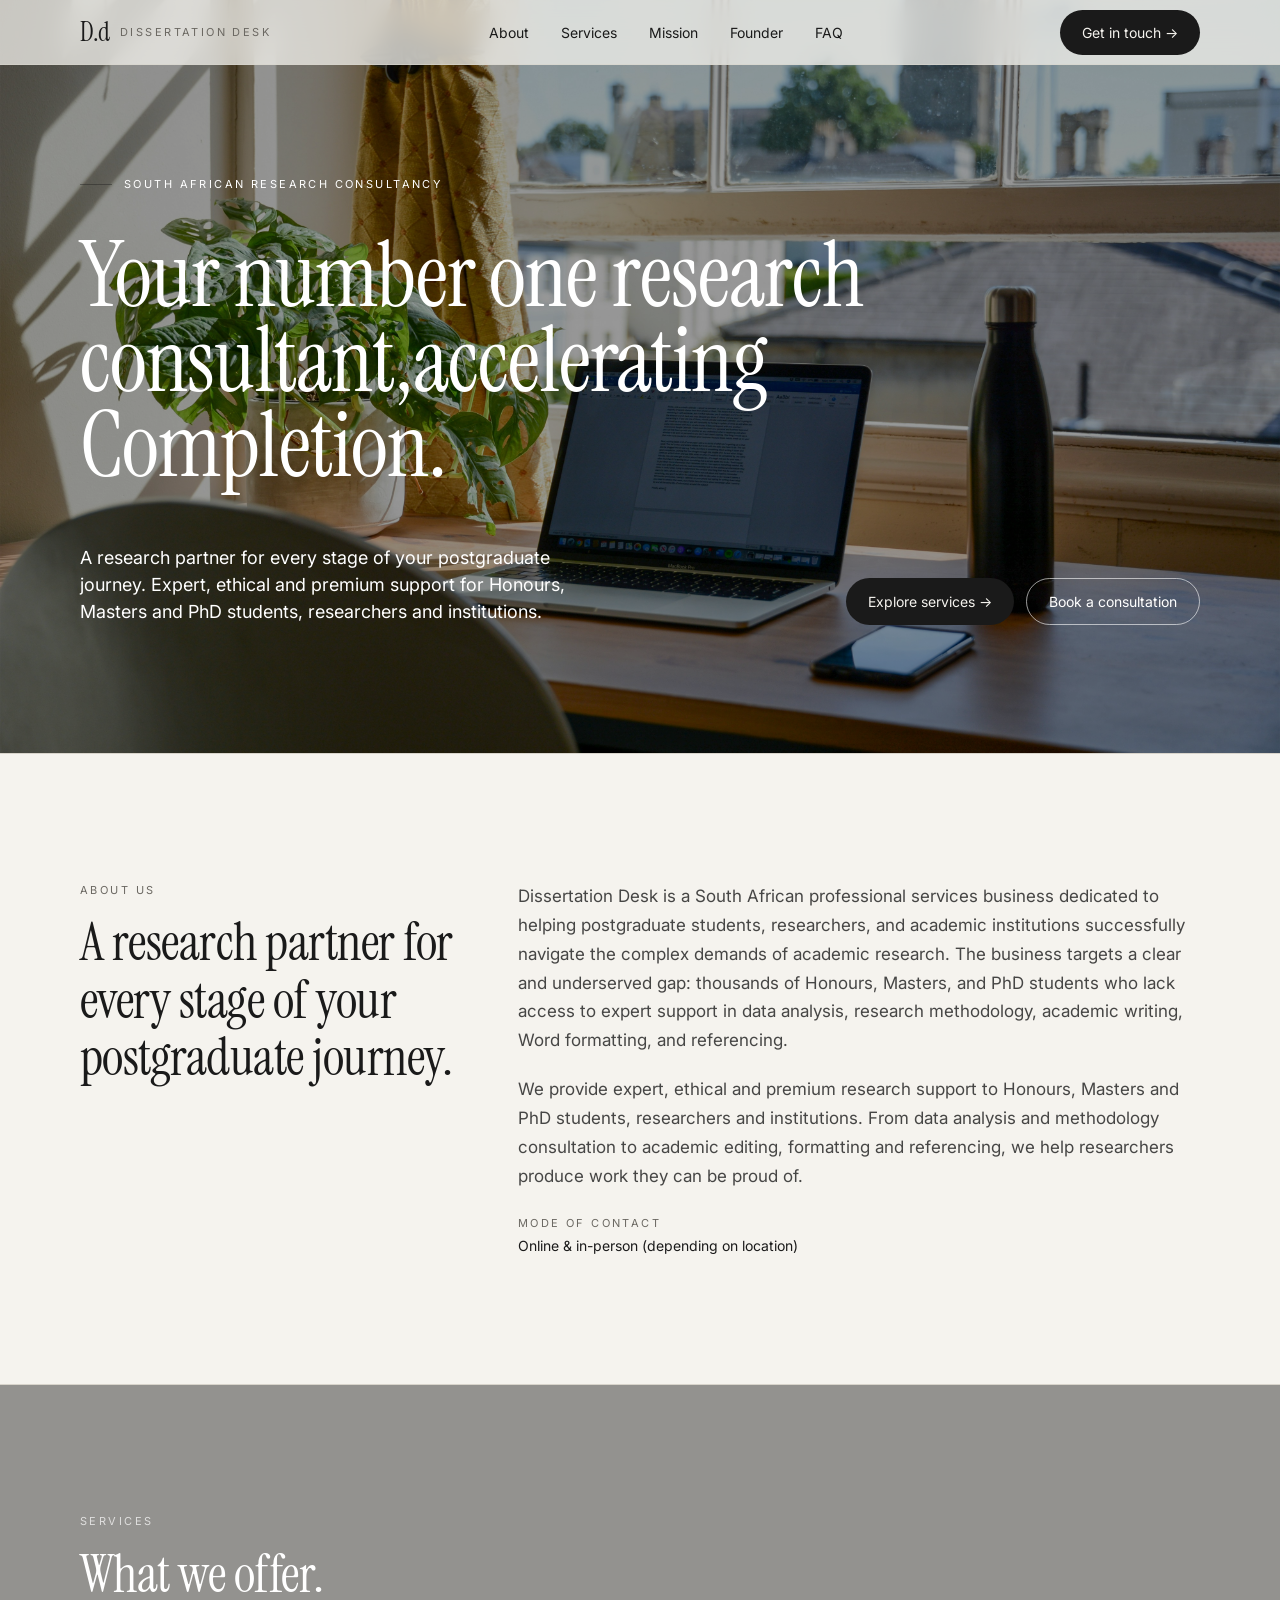
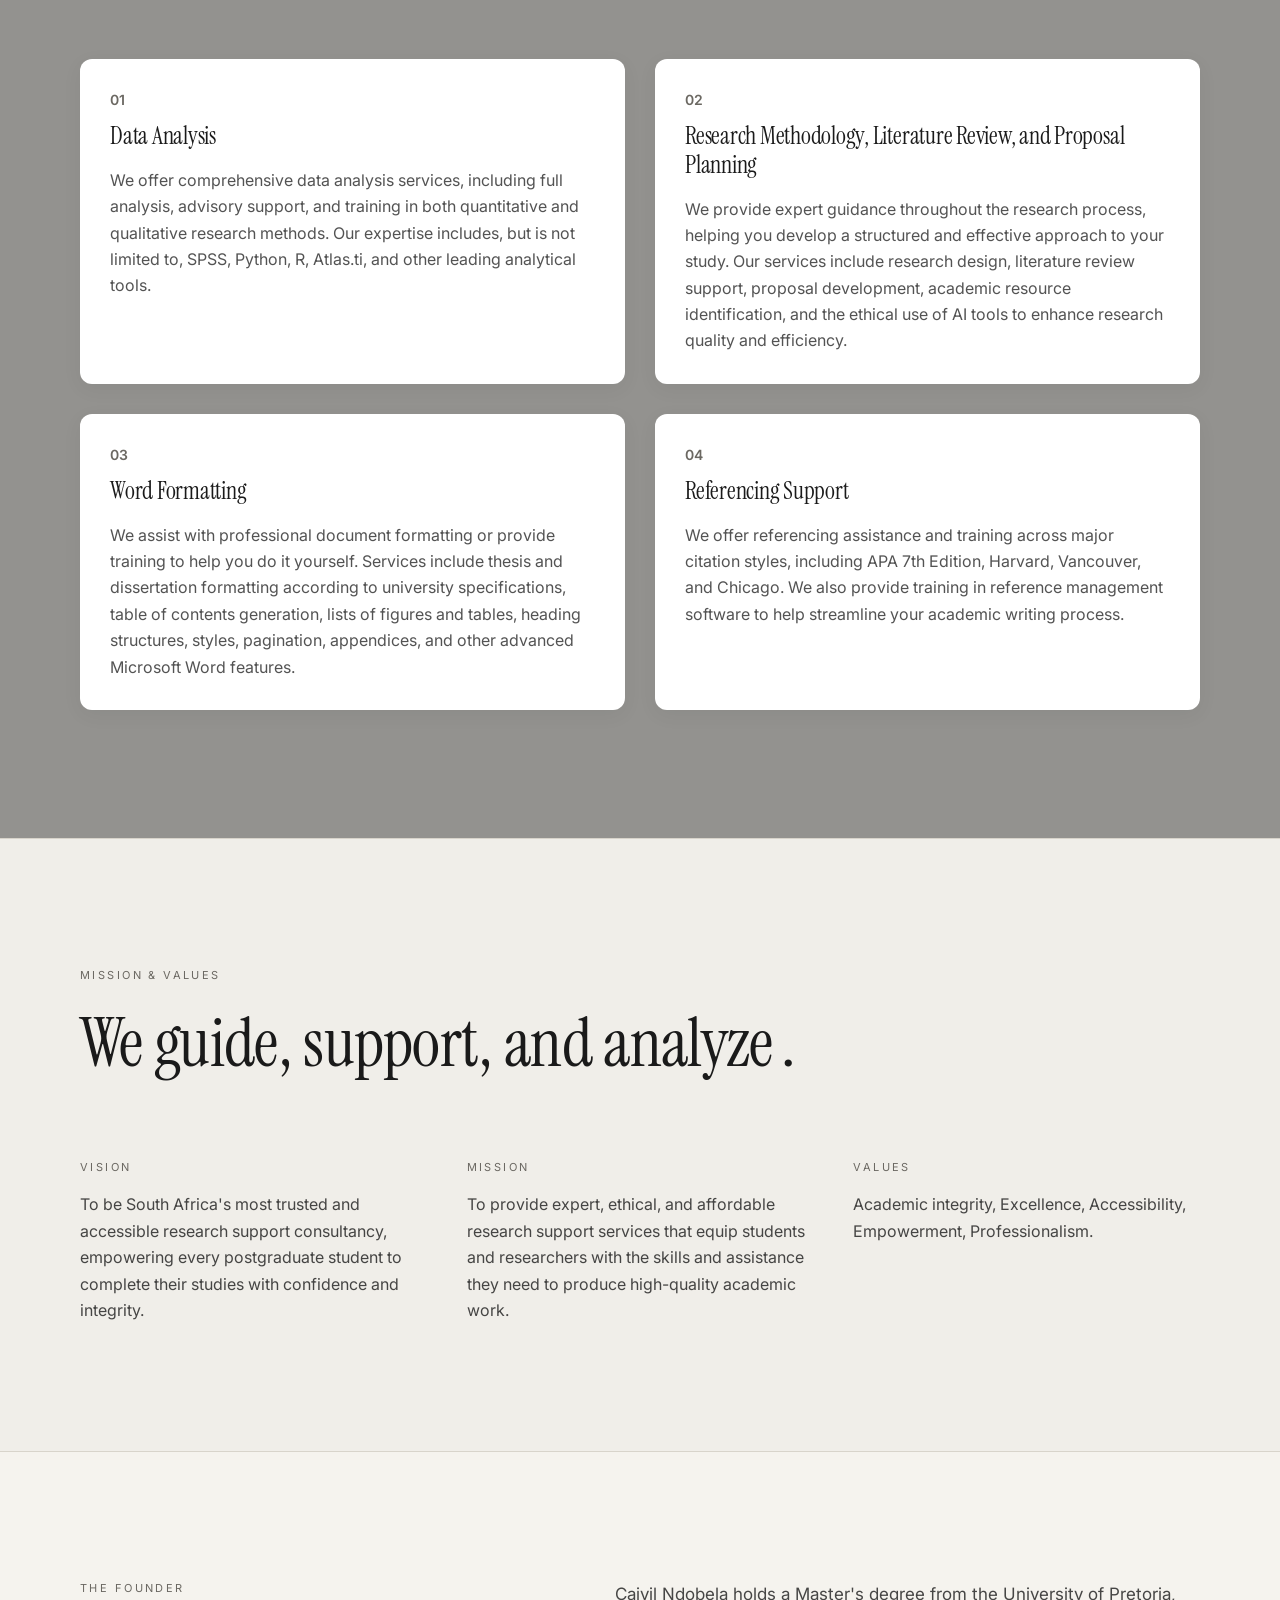
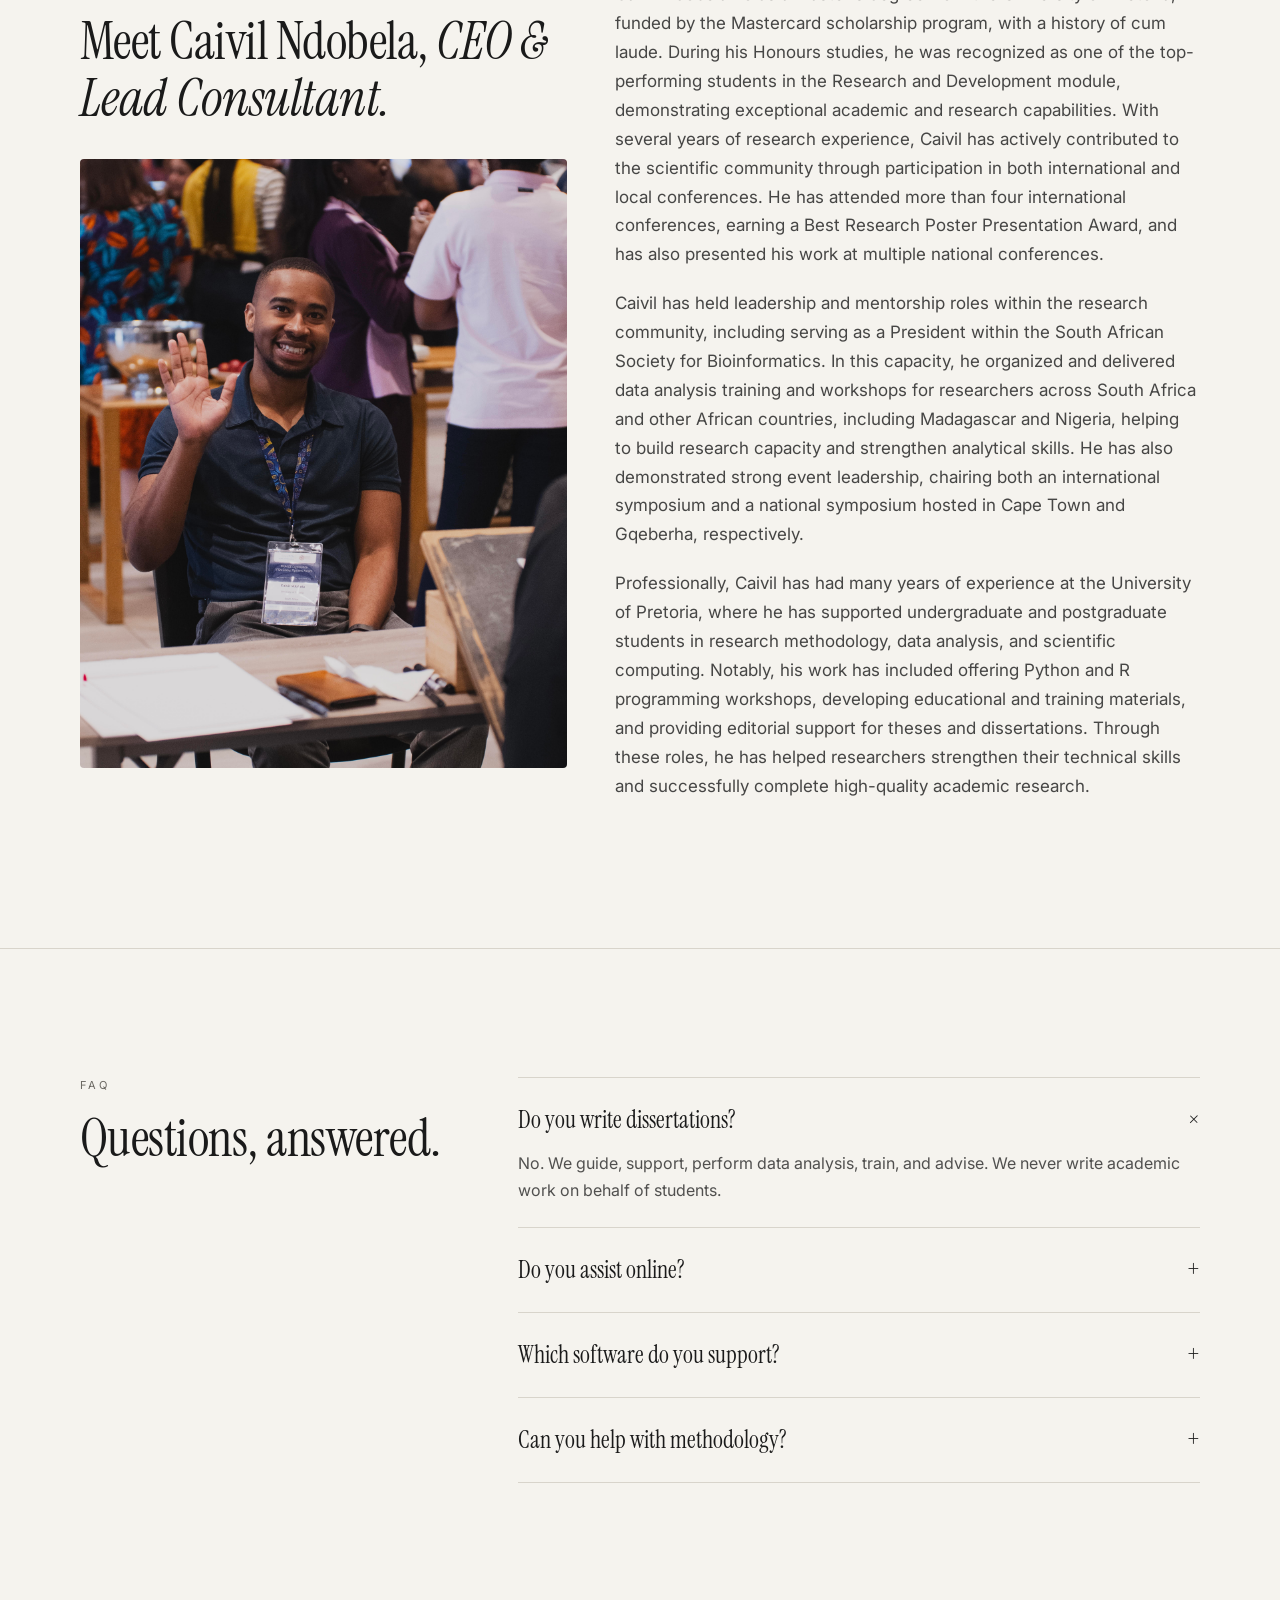
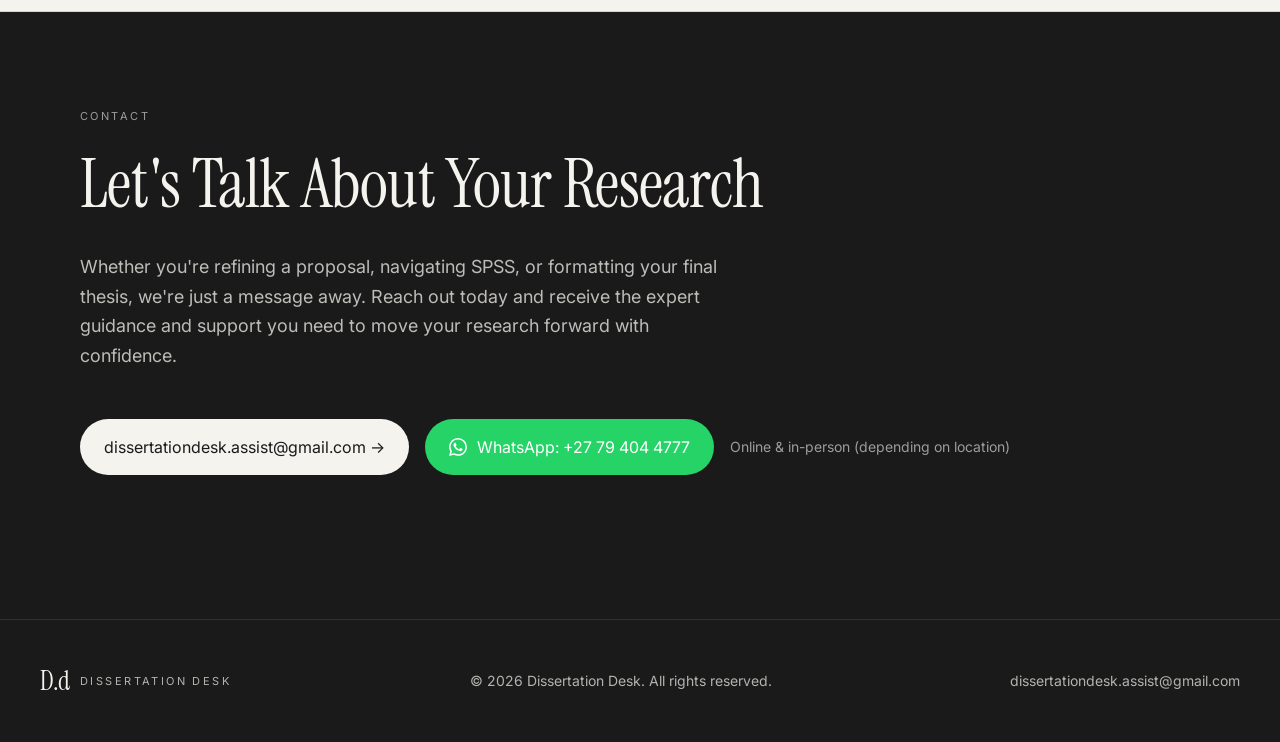
==== index.html @ e0057f6c "Update index.html" ====
<!doctype html>
<html lang="en">
<head>
<meta charset="utf-8" />
<meta name="viewport" content="width=device-width,initial-scale=1" />
<title>Dissertation Desk | Research Consultancy</title>
<meta name="description" content="Your number one research consultant, accelerating Completion." />
<link rel="preconnect" href="https://fonts.googleapis.com">
<link rel="preconnect" href="https://fonts.gstatic.com" crossorigin>
<link href="https://fonts.googleapis.com/css2?family=Instrument+Serif:ital@0;1&family=Inter:wght@300;400;500;600&display=swap" rel="stylesheet">
<link rel="stylesheet" href="dissertation-desk.css" />
</head>
<body>
<header class="nav">
  <div class="container nav-inner">
    <a href="#top" class="brand"><span class="brand-mark">D.d</span><span class="brand-label">Dissertation Desk</span></a>
    <nav class="nav-links">
      <a href="#about">About</a><a href="#services">Services</a><a href="#mission">Mission</a><a href="#founder">Founder</a><a href="#faq">FAQ</a>
    </nav>
    <a href="#contact" class="btn btn-dark">Get in touch →</a>
  </div>
</header>

<main id="top">
  <section class="hero">
    <div class="container">
      <div class="eyebrow"><span class="rule"></span>South African Research Consultancy</div>
      <h1 class="display hero-title">Your number one research consultant,accelerating Completion.</em></h1>
      <div class="hero-grid">
        <p class="lead">A research partner for every stage of your postgraduate journey. Expert, ethical and premium support for Honours, Masters and PhD students, researchers and institutions.</p>
        <div class="hero-cta">
          <a href="#services" class="btn btn-dark">Explore services →</a>
          <a href="#contact" class="btn btn-ghost">Book a consultation</a>
        </div>
      </div>
    </div>
  </section>


  <section id="about" class="section">
    <div class="container two-col">
      <div>
        <div class="eyebrow">About us</div>
        <h2 class="display section-title">A research partner for every stage of your postgraduate journey.</h2>
      </div>
      <div class="prose">
        <p>Dissertation Desk is a South African professional services business dedicated to helping postgraduate students, researchers, and academic institutions successfully navigate the complex demands of academic research. The business targets a clear and underserved gap: thousands of Honours, Masters, and PhD students who lack access to expert support in data analysis, research methodology, academic writing, Word formatting, and referencing.</p>
        <p>We provide expert, ethical and premium research support to Honours, Masters and PhD students, researchers and institutions. From data analysis and methodology consultation to academic editing, formatting and referencing, we help researchers produce work they can be proud of.</p>
        <div class="meta"><div class="eyebrow">Mode of contact</div><div>Online &amp; in-person (depending on location)</div></div>
      </div>
    </div>
  </section>

  <section id="services" class="section">
    <div class="container">
      <div class="eyebrow">Services</div>
      <h2 class="display section-title">What we offer.</h2>
      <div class="services">
        <article><span class="num">01</span><h3 class="display">Data Analysis</h3><p>We offer comprehensive data analysis services, including full analysis, advisory support, and training in both quantitative and qualitative research methods. Our expertise includes, but is not limited to, SPSS, Python, R, Atlas.ti, and other leading analytical tools.</p></article>
        <article><span class="num">02</span><h3 class="display">Research Methodology, Literature Review, and Proposal Planning</h3><p>We provide expert guidance throughout the research process, helping you develop a structured and effective approach to your study. Our services include research design, literature review support, proposal development, academic resource identification, and the ethical use of AI tools to enhance research quality and efficiency.</p></article>
        <article><span class="num">03</span><h3 class="display">Word Formatting</h3><p>We assist with professional document formatting or provide training to help you do it yourself. Services include thesis and dissertation formatting according to university specifications, table of contents generation, lists of figures and tables, heading structures, styles, pagination, appendices, and other advanced Microsoft Word features.</p></article>
        <article><span class="num">04</span><h3 class="display">Referencing Support</h3><p>We offer referencing assistance and training across major citation styles, including APA 7th Edition, Harvard, Vancouver, and Chicago. We also provide training in reference management software to help streamline your academic writing process.</p></article>
      </div>
    </div>
  </section>

  <section id="mission" class="section section-tint">
    <div class="container">
      <div class="eyebrow">Mission &amp; values</div>
      <h2 class="display mission-title">We guide, support, and analyze <em></em>.</h2>
      <div class="three-col">
        <div><div class="eyebrow">Vision</div><p>To be South Africa's most trusted and accessible research support consultancy, empowering every postgraduate student to complete their studies with confidence and integrity.</p></div>
        <div><div class="eyebrow">Mission</div><p>To provide expert, ethical, and affordable research support services that equip students and researchers with the skills and assistance they need to produce high-quality academic work.</p></div>
        <div><div class="eyebrow">Values</div><p>Academic integrity, Excellence, Accessibility, Empowerment, Professionalism.</p></div>
      </div>
    </div>
  </section>

  <section id="founder" class="section">
    <div class="container founder-grid">
      <div>
        <div class="eyebrow">The founder</div>
        <h2 class="display section-title">Meet Caivil Ndobela, <em>CEO &amp; Lead Consultant.</em></h2>
        <div class="founder-photo"><img src="caivil.jpg" alt="Caivil Ndobela" /></div>
      </div>
      <div class="prose">
        <p>Caivil Ndobela holds a Master's degree from the University of Pretoria, funded by the Mastercard scholarship program, with a history of cum laude. During his Honours studies, he was recognized as one of the top-performing students in the Research and Development module, demonstrating exceptional academic and research capabilities. With several years of research experience, Caivil has actively contributed to the scientific community through participation in both international and local conferences. He has attended more than four international conferences, earning a Best Research Poster Presentation Award, and has also presented his work at multiple national conferences.</p>
        <p>Caivil has held leadership and mentorship roles within the research community, including serving as a President within the South African Society for Bioinformatics. In this capacity, he organized and delivered data analysis training and workshops for researchers across South Africa and other African countries, including Madagascar and Nigeria, helping to build research capacity and strengthen analytical skills. He has also demonstrated strong event leadership, chairing both an international symposium and a national symposium hosted in Cape Town and Gqeberha, respectively.</p>
        <p>Professionally, Caivil has had many years of experience at the University of Pretoria, where he has supported undergraduate and postgraduate students in research methodology, data analysis, and scientific computing. Notably, his work has included offering Python and R programming workshops, developing educational and training materials, and providing editorial support for theses and dissertations. Through these roles, he has helped researchers strengthen their technical skills and successfully complete high-quality academic research.</p>
      </div>
    </div>
  </section>

  <section id="faq" class="section">
    <div class="container two-col">
      <div><div class="eyebrow">FAQ</div><h2 class="display section-title">Questions, answered.</h2></div>
      <div class="faq">
        <details open><summary>Do you write dissertations?</summary><p>No. We guide, support, perform data analysis, train, and advise. We never write academic work on behalf of students.</p></details>
        <details><summary>Do you assist online?</summary><p>Yes. We support researchers throughout South Africa and internationally through online consultations.</p></details>
        <details><summary>Which software do you support?</summary><p>SPSS, Python, R, Atlas.ti, Excel, and other research tools.</p></details>
        <details><summary>Can you help with methodology?</summary><p>Yes. We assist with research design, proposal planning, literature reviews, and methodological decisions.</p></details>
      </div>
    </div>
  </section>

  <section id="contact" class="contact">
    <div class="container">
      <div class="eyebrow light">Contact</div>
      <h2 class="display contact-title">Let's Talk About Your Research</h2>
      <p class="contact-lead">Whether you're refining a proposal, navigating SPSS, or formatting your final thesis, we're just a message away. Reach out today and receive the expert guidance and support you need to move your research forward with confidence.</p>
      <div class="contact-cta">
        <a class="btn btn-cream" href="mailto:dissertationdesk.assist@gmail.com">dissertationdesk.assist@gmail.com →</a>
        <a class="btn btn-whatsapp" href="https://wa.me/27794044777" target="_blank" rel="noopener noreferrer">
          <svg xmlns="http://www.w3.org/2000/svg" width="18" height="18" viewBox="0 0 24 24" fill="currentColor"><path d="M17.472 14.382c-.297-.149-1.758-.867-2.03-.967-.273-.099-.471-.148-.67.15-.197.297-.767.966-.94 1.164-.173.199-.347.223-.644.075-.297-.15-1.255-.463-2.39-1.475-.883-.788-1.48-1.761-1.653-2.059-.173-.297-.018-.458.13-.606.134-.133.298-.347.446-.52.149-.174.198-.298.298-.497.099-.198.05-.371-.025-.52-.075-.149-.669-1.612-.916-2.207-.242-.579-.487-.5-.669-.51-.173-.008-.371-.01-.57-.01-.198 0-.52.074-.792.372-.272.297-1.04 1.016-1.04 2.479 0 1.462 1.065 2.875 1.213 3.074.149.198 2.096 3.2 5.077 4.487.709.306 1.262.489 1.694.625.712.227 1.36.195 1.871.118.571-.085 1.758-.719 2.006-1.413.248-.694.248-1.289.173-1.413-.074-.124-.272-.198-.57-.347m-5.421 7.403h-.004a9.87 9.87 0 01-5.031-1.378l-.361-.214-3.741.982.998-3.648-.235-.374a9.86 9.86 0 01-1.51-5.26c.001-5.45 4.436-9.884 9.888-9.884 2.64 0 5.122 1.03 6.988 2.898a9.825 9.825 0 012.893 6.994c-.003 5.45-4.437 9.884-9.885 9.884m8.413-18.297A11.815 11.815 0 0012.05 0C5.495 0 .16 5.335.157 11.892c0 2.096.547 4.142 1.588 5.945L.057 24l6.305-1.654a11.882 11.882 0 005.683 1.448h.005c6.554 0 11.89-5.335 11.893-11.893a11.821 11.821 0 00-3.48-8.413z"/></svg>
          WhatsApp: +27 79 404 4777
        </a>
        <span class="muted">Online &amp; in-person (depending on location)</span>
      </div>
    </div>
  </section>
</main>

<footer class="footer">
  <div class="container footer-inner">
    <div class="brand"><span class="brand-mark light">D.d</span><span class="brand-label light">Dissertation Desk</span></div>
    <div>© <span id="y"></span> Dissertation Desk. All rights reserved.</div>
    <a href="mailto:dissertationdesk.assist@gmail.com">dissertationdesk.assist@gmail.com</a>
  </div>
</footer>
<script>document.getElementById('y').textContent=new Date().getFullYear();</script>
</body>
</html>
---- dissertation-desk.css ----
:root{
  --cream:#f5f3ee;
  --ink:#1a1a1a;
  --muted:#6b6862;
  --rule:#d8d4cb;
}
*{box-sizing:border-box;margin:0;padding:0;border-color:var(--rule)}
html{scroll-behavior:smooth}
body{font-family:"Inter",system-ui,sans-serif;background:var(--cream);color:var(--ink);-webkit-font-smoothing:antialiased;line-height:1.5}
.display{font-family:"Instrument Serif",Georgia,serif;font-weight:400;letter-spacing:-0.01em}
.container{max-width:1200px;margin:0 auto;padding:0 24px}
@media(min-width:1024px){.container{padding:0 40px}}

.eyebrow{font-size:11px;letter-spacing:0.22em;text-transform:uppercase;color:var(--muted);display:flex;align-items:center;gap:12px}
.eyebrow.light{color:rgba(245,243,238,.6)}
.eyebrow .rule{display:inline-block;height:1px;width:32px;background:rgba(26,26,26,.4)}

a{color:inherit;text-decoration:none}
.btn{display:inline-flex;align-items:center;gap:8px;padding:12px 22px;border-radius:999px;font-size:14px;transition:opacity .2s,background .2s}
.btn-dark{background:var(--ink);color:var(--cream)}
.btn-dark:hover{opacity:.9}
.hero .btn-ghost{
  border:1px solid rgba(255,255,255,0.6);
  color:#ffffff;
}
.btn-ghost:hover{background:rgba(26,26,26,.05)}
.btn-cream{background:var(--cream);color:var(--ink);padding:16px 24px;font-size:16px}

.nav{position:fixed;top:0;left:0;right:0;z-index:50;background:rgba(245,243,238,.75);backdrop-filter:blur(12px);border-bottom:1px solid rgba(216,212,203,.6)}
.nav-inner{height:64px;display:flex;align-items:center;justify-content:space-between}
.brand{display:flex;align-items:center;gap:10px}
.brand-mark{font-family:"Instrument Serif",serif;font-size:26px;line-height:1}
.brand-mark.light{color:var(--cream)}
.brand-label{font-size:11px;letter-spacing:0.22em;text-transform:uppercase;color:var(--muted)}
.brand-label.light{color:rgba(245,243,238,.7)}
.nav-links{display:none;gap:32px;font-size:14px}
.nav-links a:hover{opacity:.6}
@media(min-width:768px){.nav-links{display:flex}}

.hero{
  padding:144px 0 96px;
  border-bottom:1px solid var(--rule);
  position:relative;
  background-image:url('desk.jpg');
  background-size:cover;
  background-position:center 60%;
  background-repeat:no-repeat;
}
@media(min-width:1024px){.hero{padding:176px 0 128px}}

/* Dark overlay to dim the background image */
.hero::before{
  content:'';
  position:absolute;
  inset:0;
  background:rgba(0,0,0,0.4);
  pointer-events:none;
}

/* Ensure hero content sits above the overlay */
.hero .container{
  position:relative;
  z-index:1;
}
.hero-title{font-size:clamp(44px,7vw,104px);line-height:.95;max-width:1000px;margin-top:40px}
.hero-title em{font-style:italic;color:rgba(26,26,26,.7)}
.hero-grid{margin-top:56px;display:grid;gap:40px;align-items:end}
@media(min-width:768px){.hero-grid{grid-template-columns:1fr 1fr}}
.lead{font-size:18px;color:rgba(26,26,26,.75);max-width:560px}
.hero-cta{display:flex;flex-wrap:wrap;gap:12px;justify-self:start}
@media(min-width:768px){.hero-cta{justify-self:end}}

.marquee{display:flex;flex-wrap:wrap;gap:24px 40px;align-items:center;justify-content:space-between;padding:24px;border-bottom:1px solid var(--rule)}
.marquee .tool{font-size:24px;color:rgba(26,26,26,.85)}

.section{padding:96px 0;border-bottom:1px solid var(--rule)}
@media(min-width:1024px){.section{padding:128px 0}}
.section-tint{background:rgba(26,26,26,.02)}

/* Services section — same background treatment as hero */
#services{
  position:relative;
  background-image:url('Services.jpg');
  background-size:cover;
  background-position:center 60%;
  background-repeat:no-repeat;
}
#services::before{
  content:'';
  position:absolute;
  inset:0;
  background:rgba(0,0,0,0.4);
  pointer-events:none;
}
#services .container{
  position:relative;
  z-index:1;
}
#services .eyebrow,
#services .section-title{
  color:#ffffff;
}
#services .eyebrow .rule{
  background:rgba(255,255,255,0.4);
}
#services .eyebrow{
  color:rgba(255,255,255,0.7);
}
.section-title{font-size:40px;line-height:1.1;margin-top:16px}
@media(min-width:1024px){.section-title{font-size:52px}}
.two-col{display:grid;gap:48px}
@media(min-width:768px){.two-col{grid-template-columns:4fr 7fr}}
.prose p{font-size:17px;color:rgba(26,26,26,.8);line-height:1.7;margin-bottom:20px}
.prose .meta{margin-top:24px;font-size:14px}
.prose .meta .eyebrow{margin-bottom:4px}

.services{
    margin-top:56px;
    display:grid;
    grid-template-columns:repeat(2, 1fr);
    gap:30px;
}

.services article{
    background:#fff;
    padding:30px;
    border:none;
    border-radius:12px;
    box-shadow:0 5px 20px rgba(0,0,0,.05);
    transition:transform .2s ease;
}

.services article:hover{
    transform:translateY(-5px);
}

.services .num{
    display:block;
    margin-bottom:12px;
    font-size:14px;
    font-weight:600;
    color:var(--muted);
}

.services h3{
    font-size:24px;
    line-height:1.2;
    margin-bottom:16px;
}

.services p{
    color:rgba(26,26,26,.75);
    line-height:1.65;
}

@media(max-width:768px){
    .services{
        grid-template-columns:1fr;
    }
}

.mission-title{font-size:44px;line-height:1.05;max-width:900px;margin-top:24px}
@media(min-width:1024px){.mission-title{font-size:68px}}
.mission-title em{font-style:italic;color:rgba(26,26,26,.7)}
.three-col{margin-top:80px;display:grid;gap:40px}
@media(min-width:768px){.three-col{grid-template-columns:repeat(3,1fr)}}
.three-col p,.three-col li{color:rgba(26,26,26,.8);line-height:1.65;margin-top:16px}
.three-col ul{list-style:none;margin-top:16px}
.three-col ul li{margin-top:6px}

.founder-grid{display:grid;gap:48px;align-items:start}
@media(min-width:768px){.founder-grid{grid-template-columns:5fr 6fr}}
.founder-photo{margin-top:32px;aspect-ratio:4/5;overflow:hidden;border-radius:4px;background:#eee}
.founder-photo img{width:100%;height:100%;object-fit:cover;display:block}

.faq details{border-top:1px solid var(--rule);padding:24px 0}
.faq details:last-child{border-bottom:1px solid var(--rule)}
.faq summary{font-family:"Instrument Serif",serif;font-size:24px;cursor:pointer;list-style:none;display:flex;justify-content:space-between;align-items:center}
.faq summary::-webkit-details-marker{display:none}
.faq summary::after{content:"+";font-size:24px;transition:transform .2s}
.faq details[open] summary::after{transform:rotate(45deg)}
.faq details p{margin-top:12px;color:rgba(26,26,26,.75);line-height:1.65}

.contact{padding:96px 0 144px;background:var(--ink);color:var(--cream)}
.contact-title{font-size:44px;line-height:1.05;margin-top:24px;max-width:900px}
@media(min-width:1024px){.contact-title{font-size:68px}}
.contact-lead{margin-top:32px;max-width:640px;color:rgba(245,243,238,.75);font-size:18px;line-height:1.65}
.contact-cta{margin-top:48px;display:flex;flex-direction:column;gap:16px;align-items:flex-start}
@media(min-width:640px){.contact-cta{flex-direction:row;align-items:center;flex-wrap:wrap}}
.btn-whatsapp{background:#25D366;color:#fff;padding:16px 24px;font-size:16px;gap:10px}
.btn-whatsapp:hover{opacity:.9}
.muted{color:rgba(245,243,238,.6);font-size:14px}

.footer{background:var(--ink);color:rgba(245,243,238,.7);border-top:1px solid rgba(245,243,238,.1)}
.footer-inner{padding:48px 0;display:flex;flex-direction:column;gap:24px;align-items:flex-start;justify-content:space-between;font-size:14px}
@media(min-width:768px){.footer-inner{flex-direction:row;align-items:center}}
.footer a:hover{color:var(--cream)}

.hero .eyebrow,
.hero .hero-title,
.hero .lead {
  color: #ffffff;
}
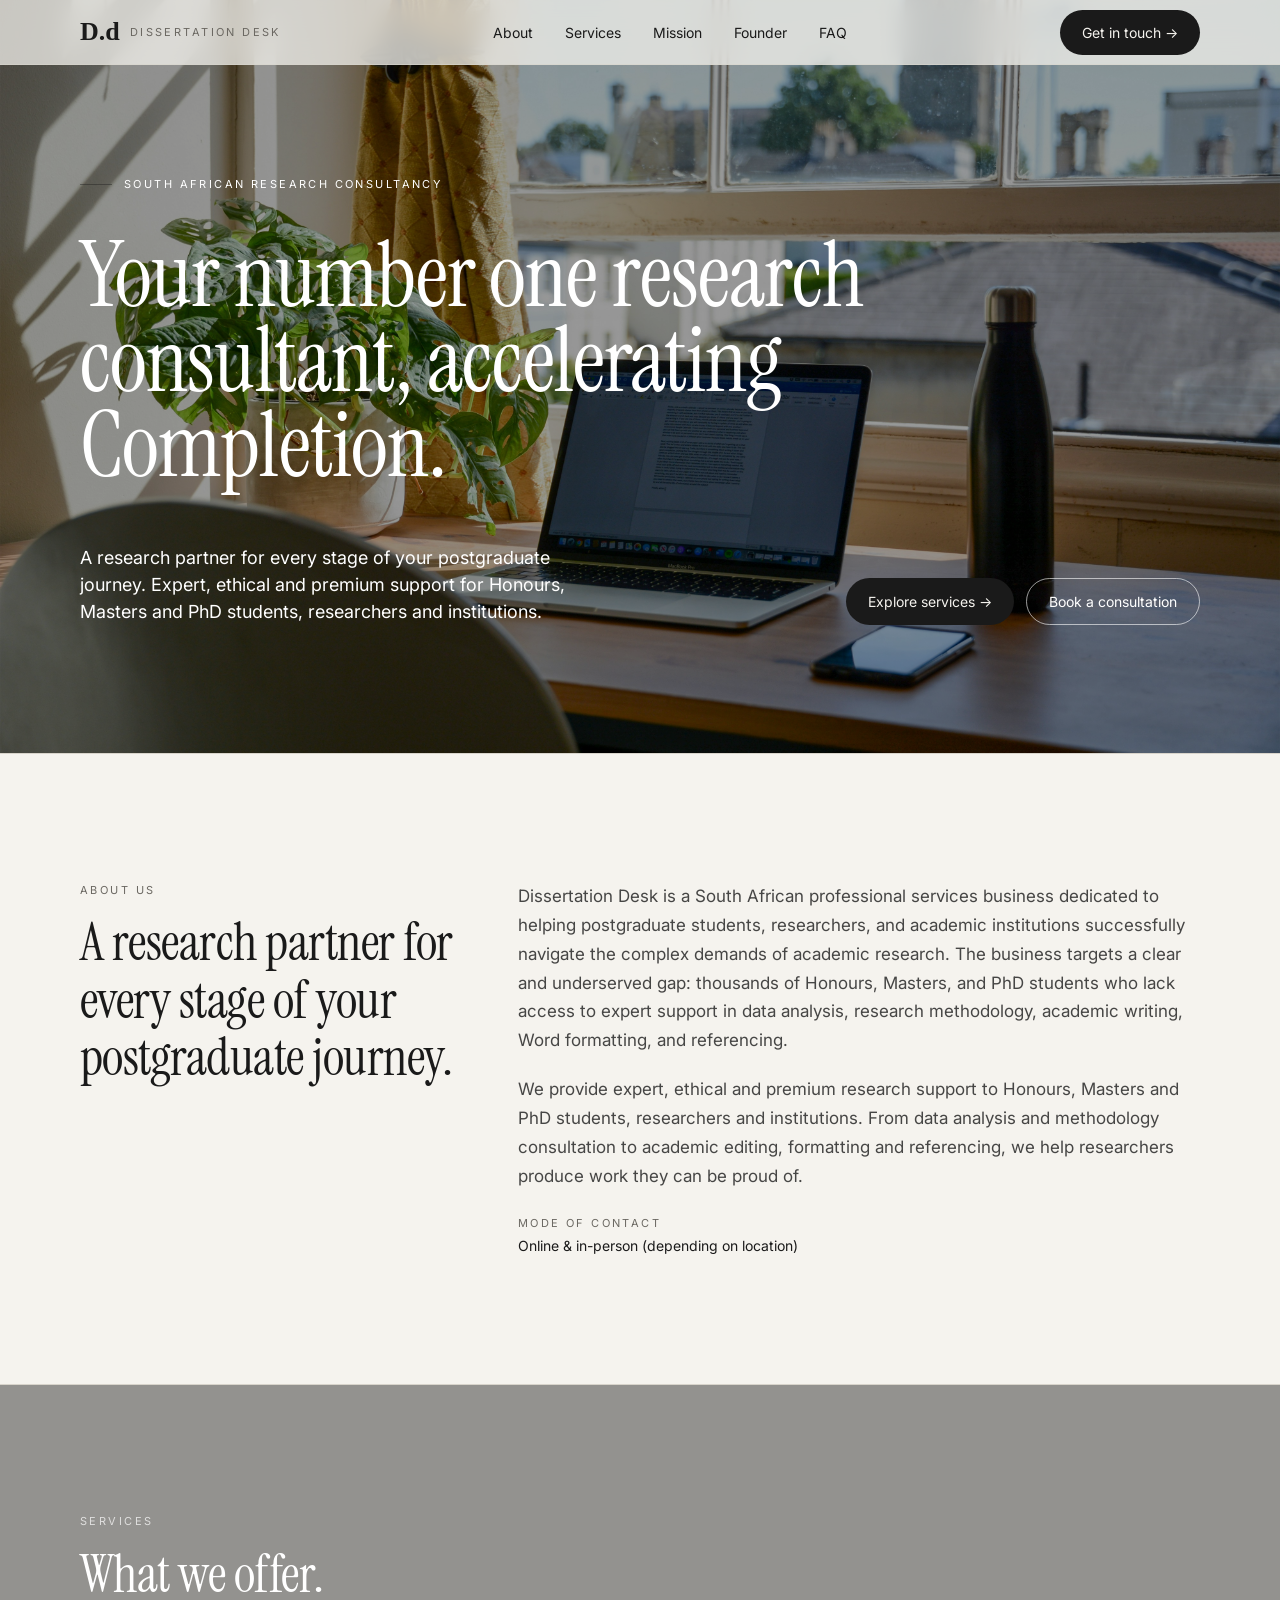
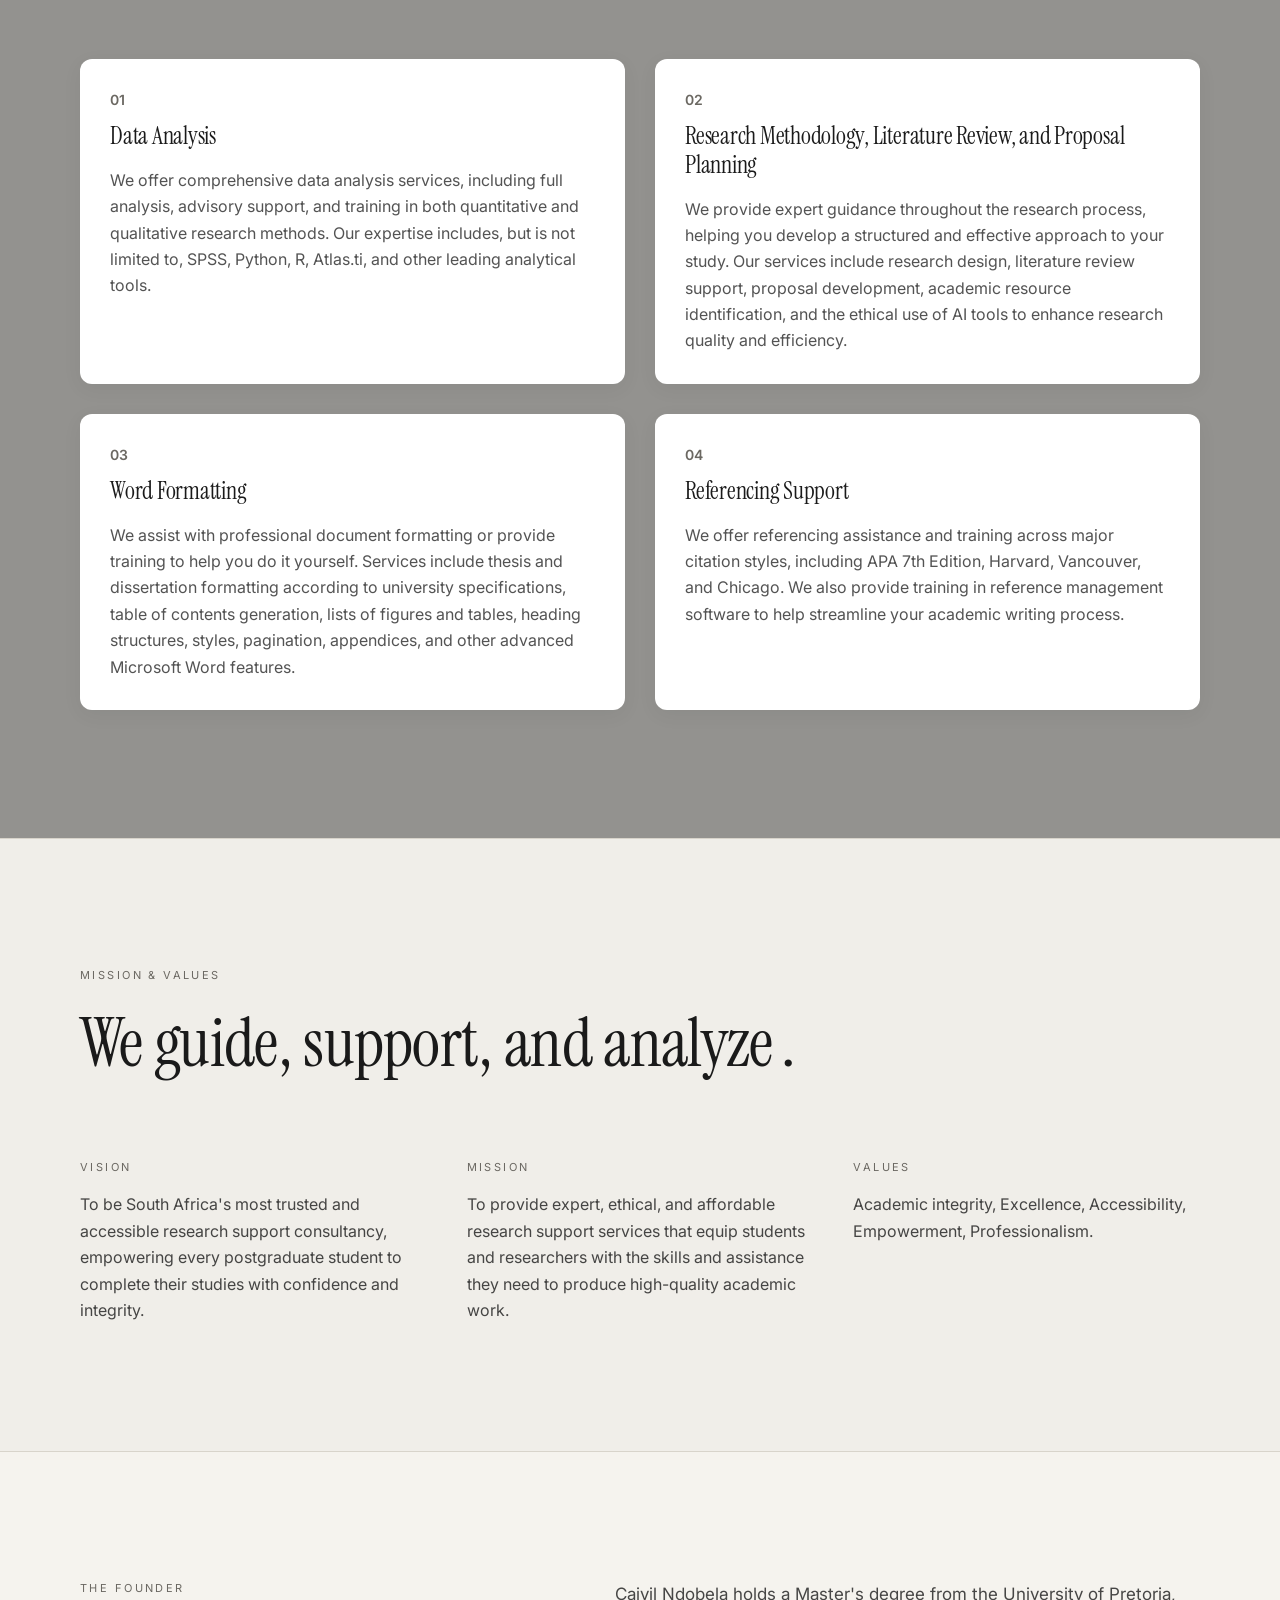
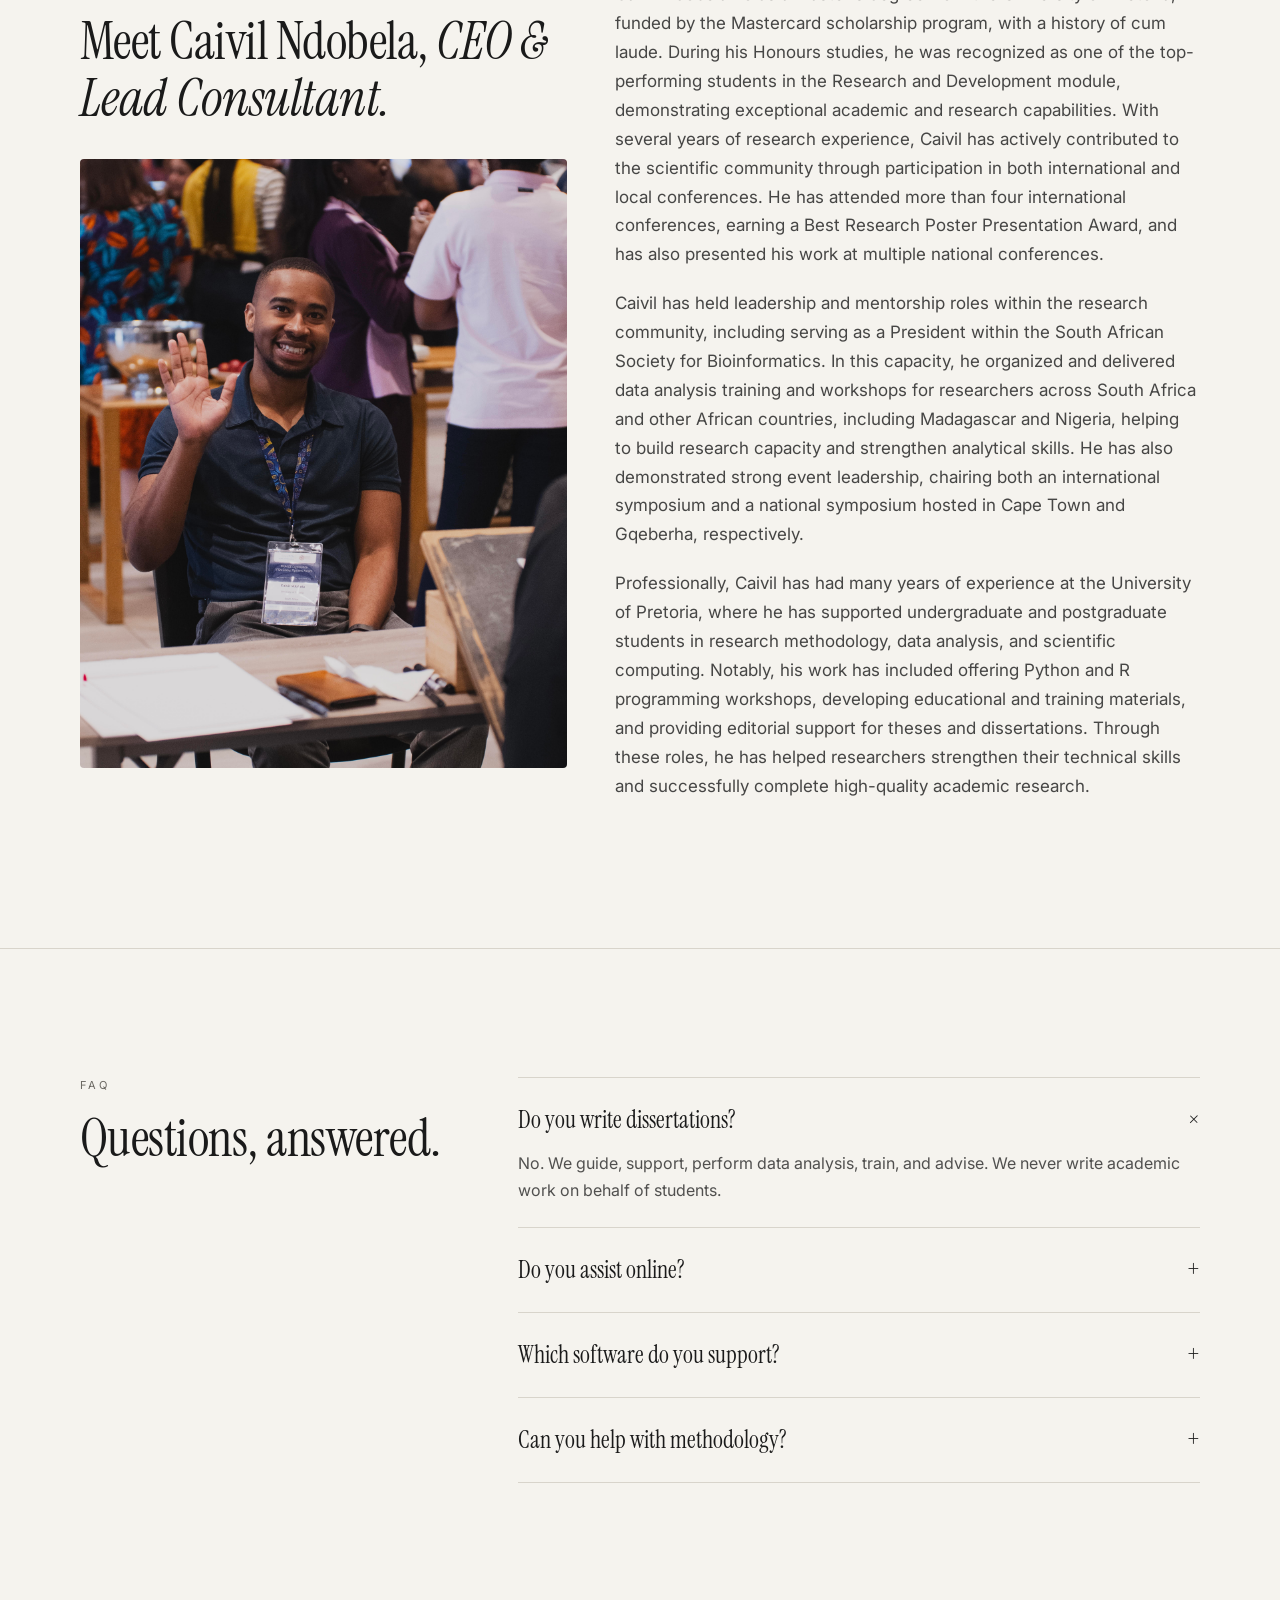
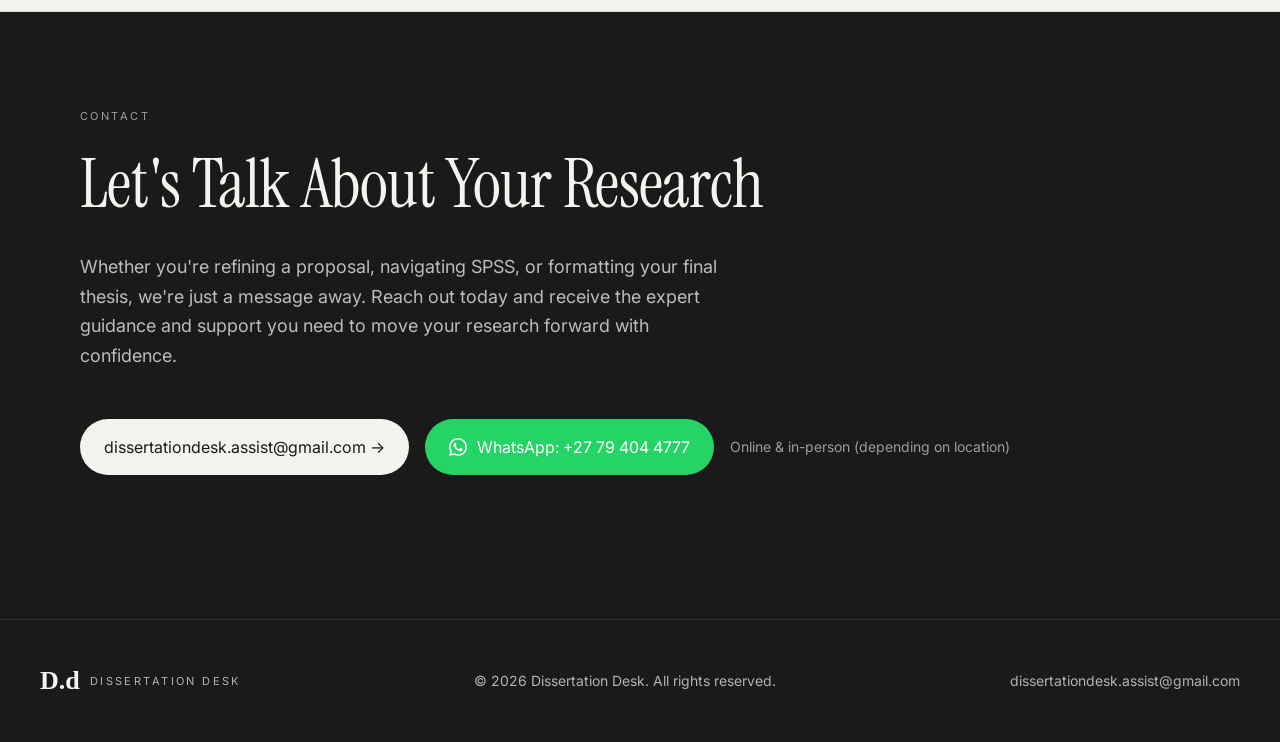
==== commit f9db0cf5: "Update index.html" ====
--- a/index.html
+++ b/index.html
@@ -3,11 +3,63 @@
 <head>
 <meta charset="utf-8" />
 <meta name="viewport" content="width=device-width,initial-scale=1" />
-<title>Dissertation Desk | Research Consultancy</title>
-<meta name="description" content="Your number one research consultant, accelerating Completion." />
+
+<!-- Primary SEO -->
+<title>Dissertation Desk | Research Consultancy South Africa</title>
+<meta name="description" content="Expert research support for Honours, Masters and PhD students in South Africa. Data analysis, research methodology, thesis formatting, and referencing — ethical, premium, and accessible." />
+<meta name="keywords" content="dissertation help South Africa, research consultancy Pretoria, data analysis SPSS, thesis formatting South Africa, postgraduate support, PhD consultant South Africa, research methodology help, Masters dissertation support, Honours research help, Atlas.ti, R statistics South Africa" />
+<meta name="author" content="Caivil Ndobela" />
+<meta name="robots" content="index, follow" />
+<link rel="canonical" href="https://dissertationdesk.co.za/" />
+
+<!-- Open Graph (for sharing on WhatsApp, Facebook, LinkedIn) -->
+<meta property="og:type" content="website" />
+<meta property="og:url" content="https://dissertationdesk.co.za/" />
+<meta property="og:title" content="Dissertation Desk | Research Consultancy South Africa" />
+<meta property="og:description" content="Expert research support for Honours, Masters and PhD students in South Africa. Data analysis, methodology, formatting and referencing." />
+<meta property="og:image" content="https://dissertationdesk.co.za/desk.jpg" />
+<meta property="og:locale" content="en_ZA" />
+
+<!-- Twitter Card -->
+<meta name="twitter:card" content="summary_large_image" />
+<meta name="twitter:title" content="Dissertation Desk | Research Consultancy South Africa" />
+<meta name="twitter:description" content="Expert research support for Honours, Masters and PhD students in South Africa." />
+<meta name="twitter:image" content="https://dissertationdesk.co.za/desk.jpg" />
+
+<!-- Structured Data (helps Google understand your business) -->
+<script type="application/ld+json">
+{
+  "@context": "https://schema.org",
+  "@type": "ProfessionalService",
+  "name": "Dissertation Desk",
+  "description": "Expert, ethical and premium research support for Honours, Masters and PhD students, researchers and institutions in South Africa.",
+  "url": "https://dissertationdesk.co.za",
+  "logo": "https://dissertationdesk.co.za/desk.jpg",
+  "founder": {
+    "@type": "Person",
+    "name": "Caivil Ndobela"
+  },
+  "areaServed": "South Africa",
+  "contactPoint": {
+    "@type": "ContactPoint",
+    "telephone": "+27794044777",
+    "email": "dissertationdesk.assist@gmail.com",
+    "contactType": "Customer Support",
+    "availableLanguage": "English"
+  },
+  "serviceType": [
+    "Data Analysis",
+    "Research Methodology",
+    "Thesis Formatting",
+    "Referencing Support",
+    "Literature Review",
+    "Proposal Planning"
+  ]
+}
+</script>
 <link rel="preconnect" href="https://fonts.googleapis.com">
 <link rel="preconnect" href="https://fonts.gstatic.com" crossorigin>
-<link href="https://fonts.googleapis.com/css2?family=Instrument+Serif:ital@0;1&family=Inter:wght@300;400;500;600&display=swap" rel="stylesheet">
+<link href="https://fonts.googleapis.com/css2?family=Instrument+Serif:ital@0;1&family=Inter:wght@300;400;500;600&family=Cormorant+Garamond:wght@600&display=swap" rel="stylesheet">
 <link rel="stylesheet" href="dissertation-desk.css" />
 </head>
 <body>
@@ -25,7 +77,7 @@
   <section class="hero">
     <div class="container">
       <div class="eyebrow"><span class="rule"></span>South African Research Consultancy</div>
-      <h1 class="display hero-title">Your number one research consultant,accelerating Completion.</em></h1>
+      <h1 class="display hero-title">Your number one research consultant, accelerating Completion.</h1>
       <div class="hero-grid">
         <p class="lead">A research partner for every stage of your postgraduate journey. Expert, ethical and premium support for Honours, Masters and PhD students, researchers and institutions.</p>
         <div class="hero-cta">
--- a/dissertation-desk.css
+++ b/dissertation-desk.css
@@ -29,7 +29,7 @@
 .nav{position:fixed;top:0;left:0;right:0;z-index:50;background:rgba(245,243,238,.75);backdrop-filter:blur(12px);border-bottom:1px solid rgba(216,212,203,.6)}
 .nav-inner{height:64px;display:flex;align-items:center;justify-content:space-between}
 .brand{display:flex;align-items:center;gap:10px}
-.brand-mark{font-family:"Instrument Serif",serif;font-size:26px;line-height:1}
+.brand-mark{font-family:"Cormorant Garamond",serif;font-size:26px;line-height:1;font-weight:600}
 .brand-mark.light{color:var(--cream)}
 .brand-label{font-size:11px;letter-spacing:0.22em;text-transform:uppercase;color:var(--muted)}
 .brand-label.light{color:rgba(245,243,238,.7)}
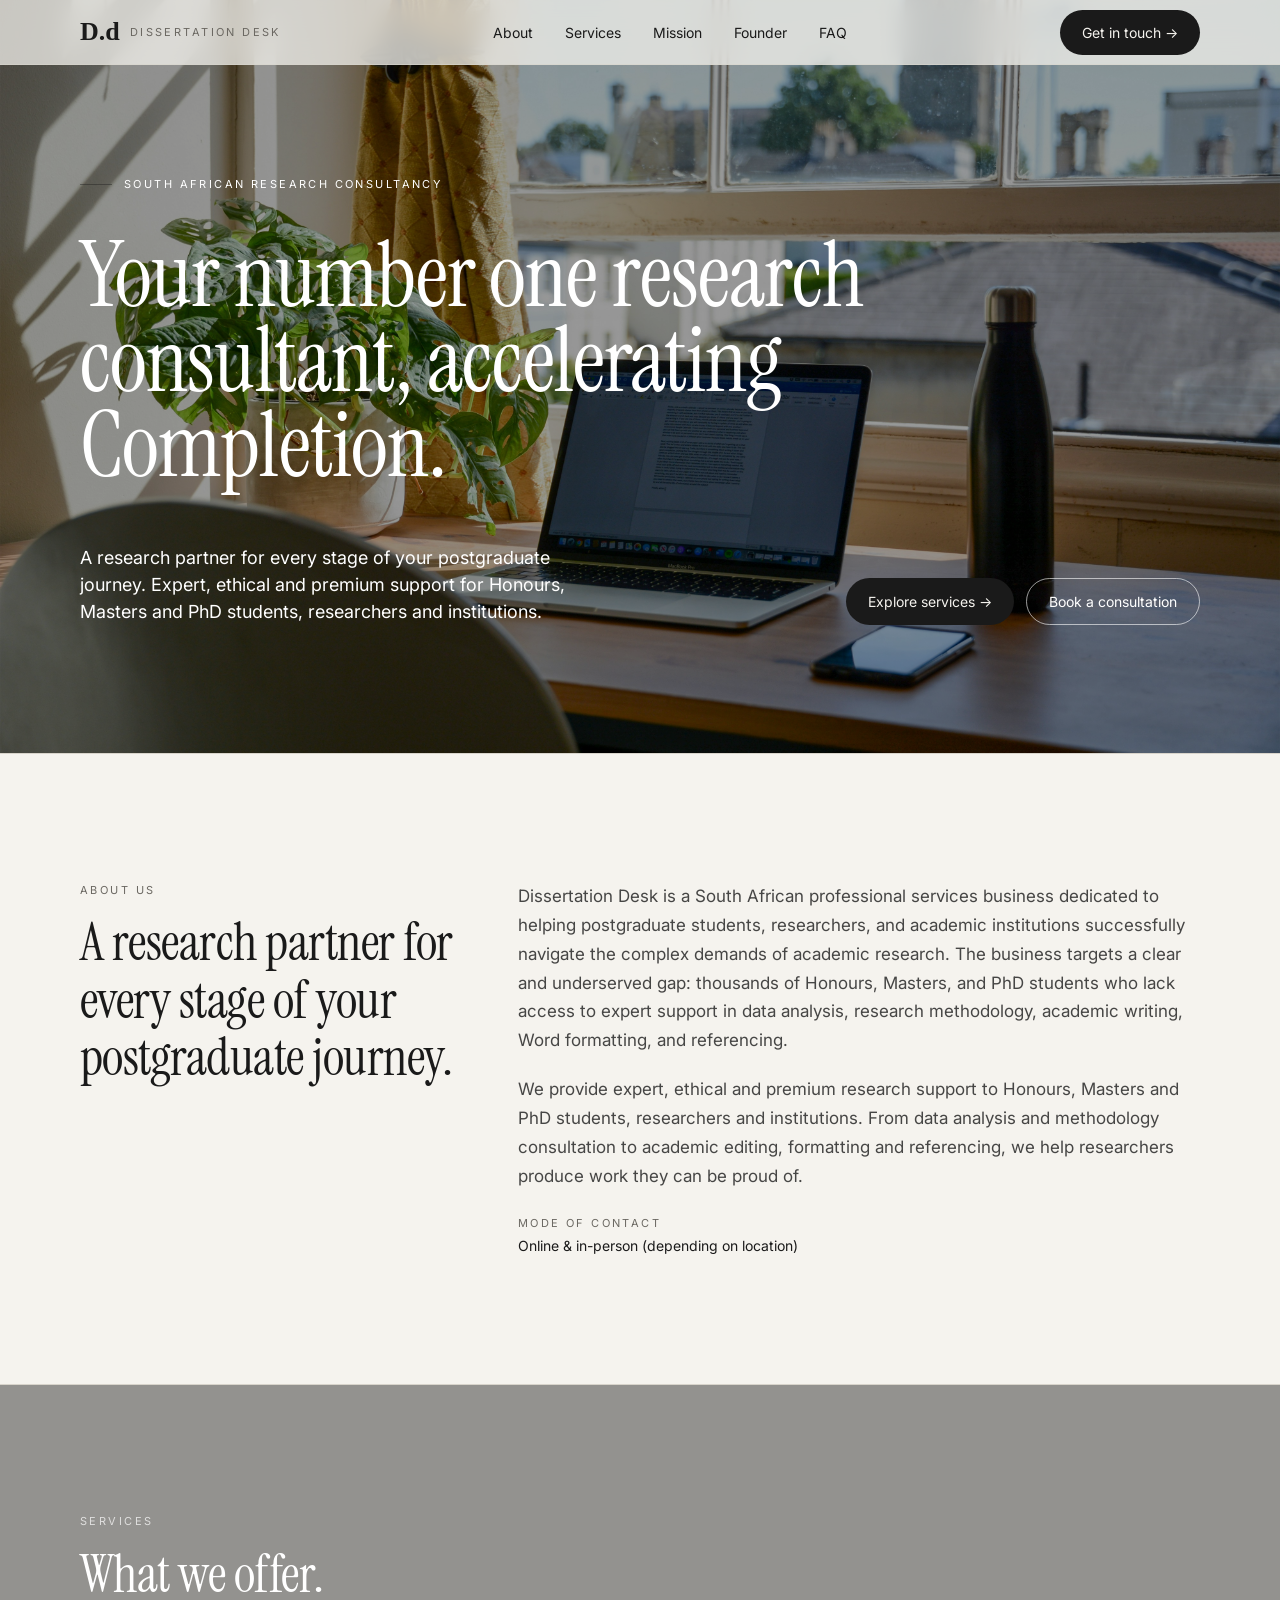
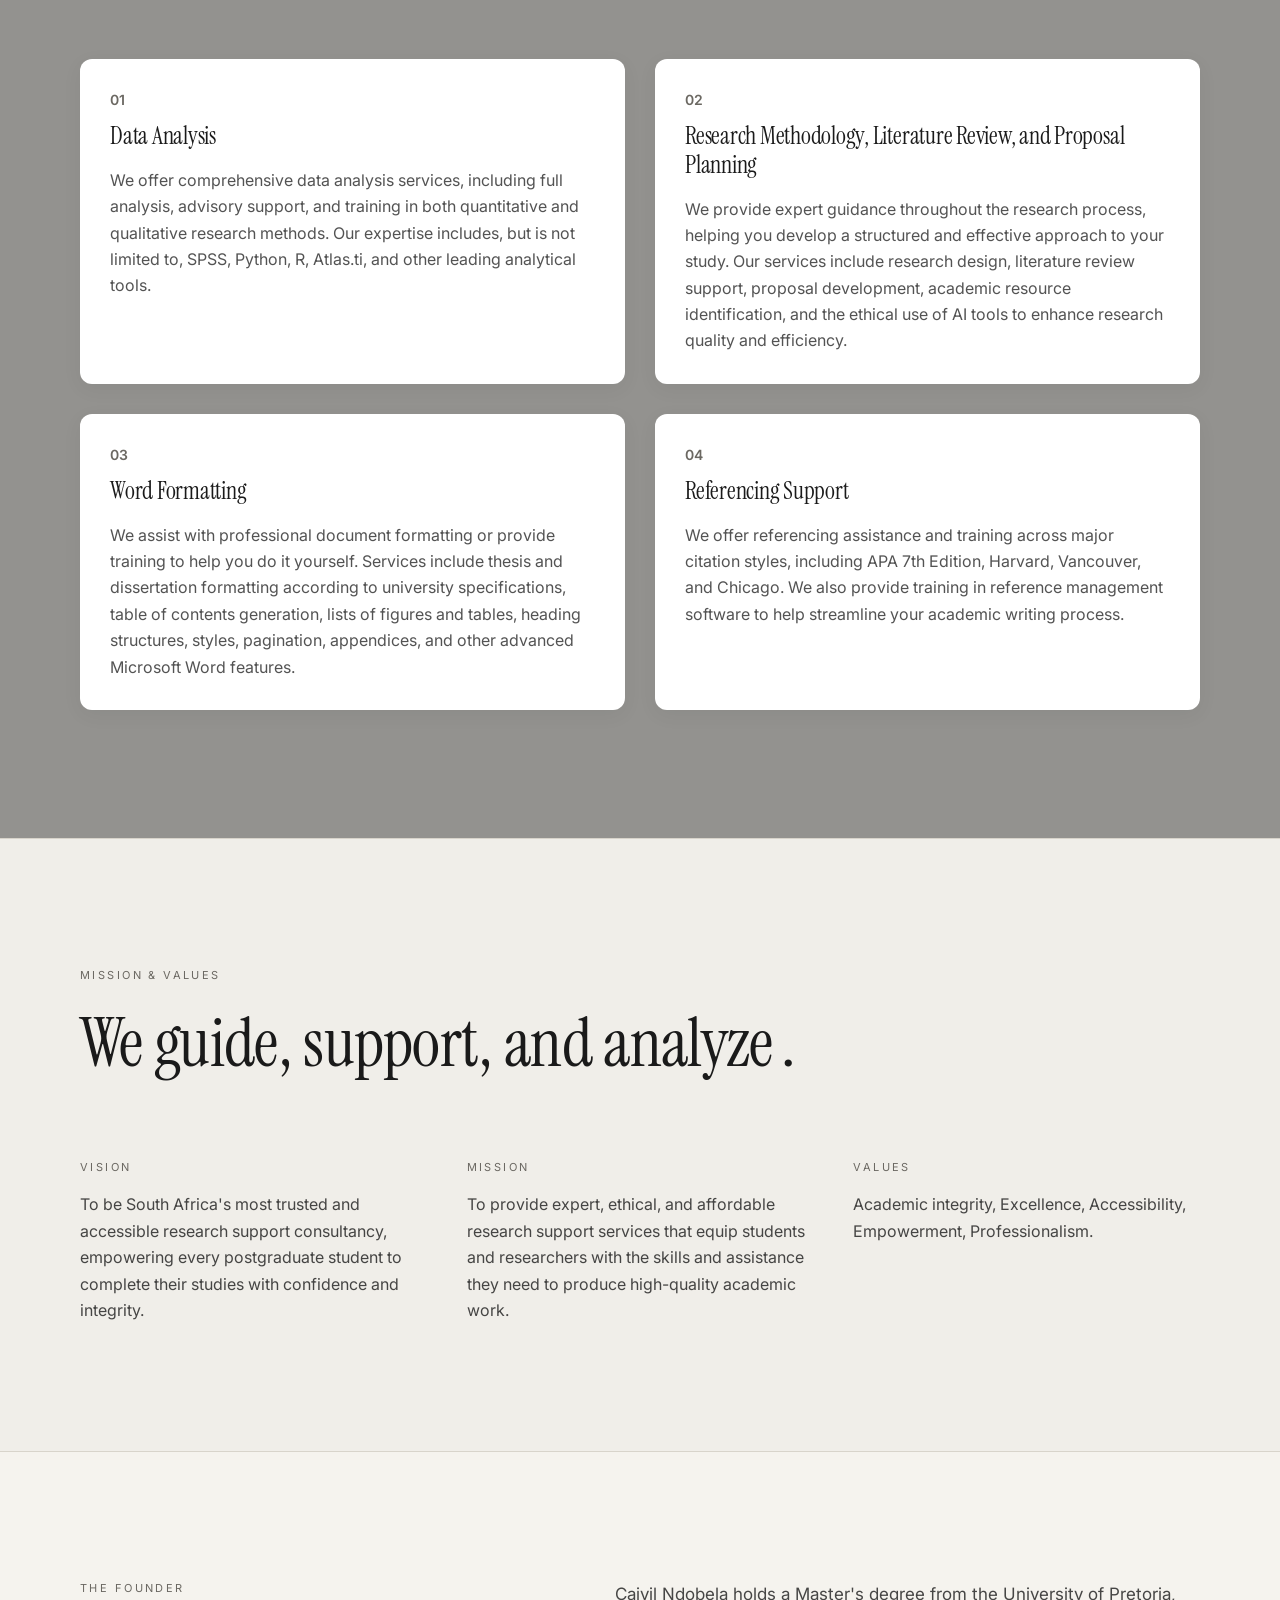
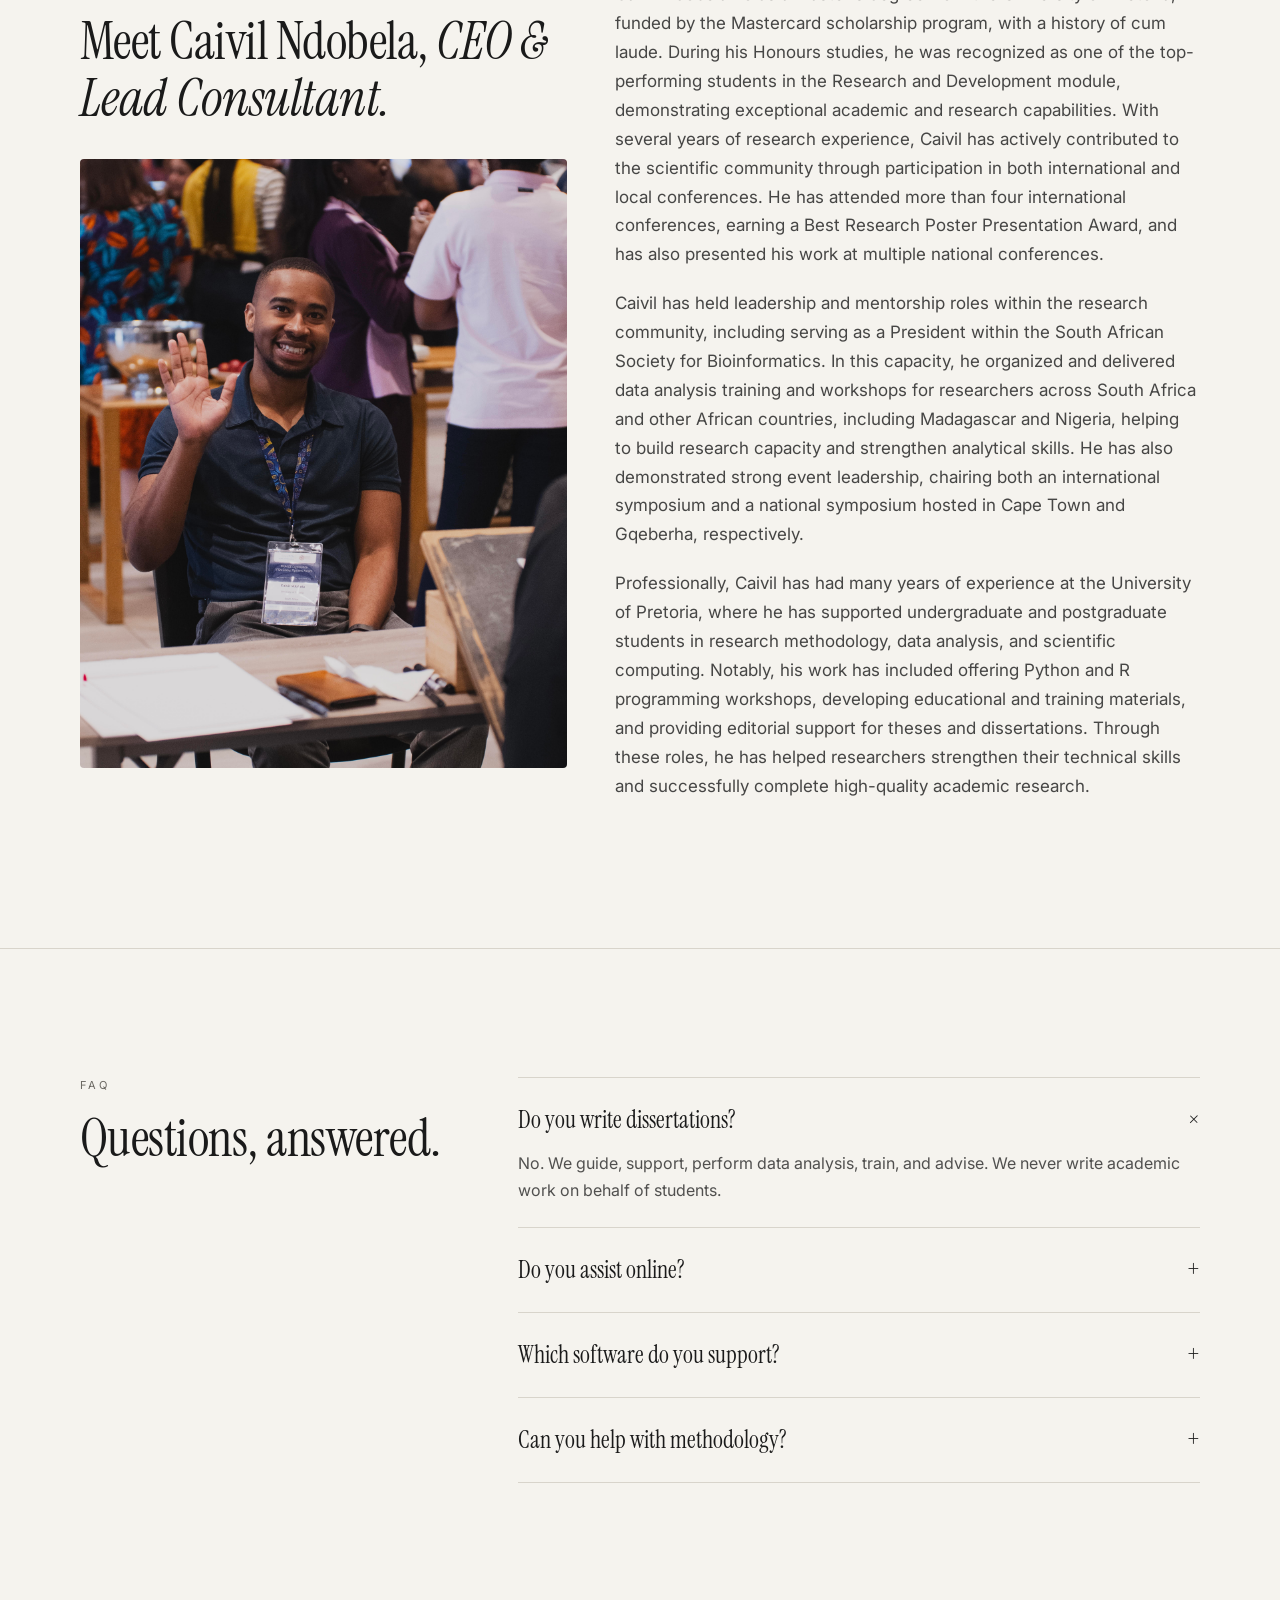
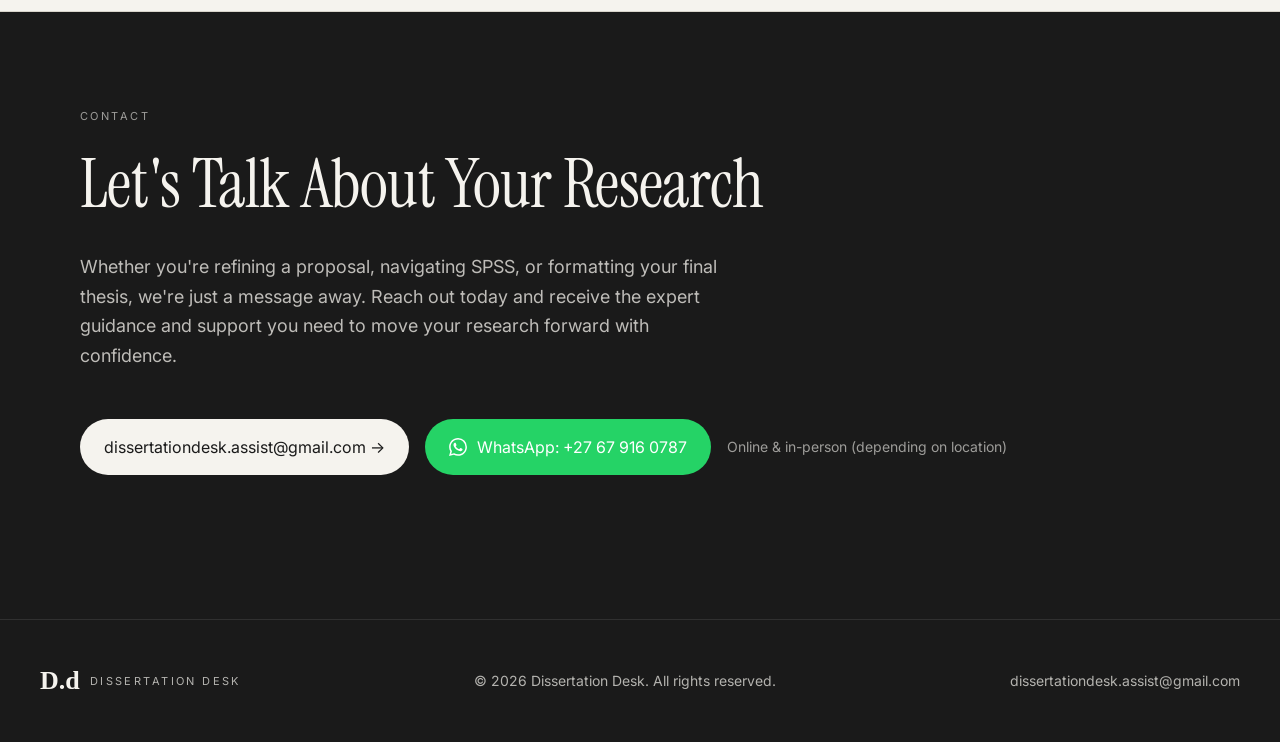
==== commit 2319123c: "Update index.html" ====
--- a/index.html
+++ b/index.html
@@ -11,6 +11,7 @@
 <meta name="author" content="Caivil Ndobela" />
 <meta name="robots" content="index, follow" />
 <link rel="canonical" href="https://dissertationdesk.co.za/" />
+<link rel="icon" type="image/jpeg" href="/D.d_for_www.png" />
 
 <!-- Open Graph (for sharing on WhatsApp, Facebook, LinkedIn) -->
 <meta property="og:type" content="website" />
@@ -164,7 +165,7 @@
         <a class="btn btn-cream" href="mailto:dissertationdesk.assist@gmail.com">dissertationdesk.assist@gmail.com →</a>
         <a class="btn btn-whatsapp" href="https://wa.me/27794044777" target="_blank" rel="noopener noreferrer">
           <svg xmlns="http://www.w3.org/2000/svg" width="18" height="18" viewBox="0 0 24 24" fill="currentColor"><path d="M17.472 14.382c-.297-.149-1.758-.867-2.03-.967-.273-.099-.471-.148-.67.15-.197.297-.767.966-.94 1.164-.173.199-.347.223-.644.075-.297-.15-1.255-.463-2.39-1.475-.883-.788-1.48-1.761-1.653-2.059-.173-.297-.018-.458.13-.606.134-.133.298-.347.446-.52.149-.174.198-.298.298-.497.099-.198.05-.371-.025-.52-.075-.149-.669-1.612-.916-2.207-.242-.579-.487-.5-.669-.51-.173-.008-.371-.01-.57-.01-.198 0-.52.074-.792.372-.272.297-1.04 1.016-1.04 2.479 0 1.462 1.065 2.875 1.213 3.074.149.198 2.096 3.2 5.077 4.487.709.306 1.262.489 1.694.625.712.227 1.36.195 1.871.118.571-.085 1.758-.719 2.006-1.413.248-.694.248-1.289.173-1.413-.074-.124-.272-.198-.57-.347m-5.421 7.403h-.004a9.87 9.87 0 01-5.031-1.378l-.361-.214-3.741.982.998-3.648-.235-.374a9.86 9.86 0 01-1.51-5.26c.001-5.45 4.436-9.884 9.888-9.884 2.64 0 5.122 1.03 6.988 2.898a9.825 9.825 0 012.893 6.994c-.003 5.45-4.437 9.884-9.885 9.884m8.413-18.297A11.815 11.815 0 0012.05 0C5.495 0 .16 5.335.157 11.892c0 2.096.547 4.142 1.588 5.945L.057 24l6.305-1.654a11.882 11.882 0 005.683 1.448h.005c6.554 0 11.89-5.335 11.893-11.893a11.821 11.821 0 00-3.48-8.413z"/></svg>
-          WhatsApp: +27 79 404 4777
+          WhatsApp: +27 67 916 0787
         </a>
         <span class="muted">Online &amp; in-person (depending on location)</span>
       </div>
